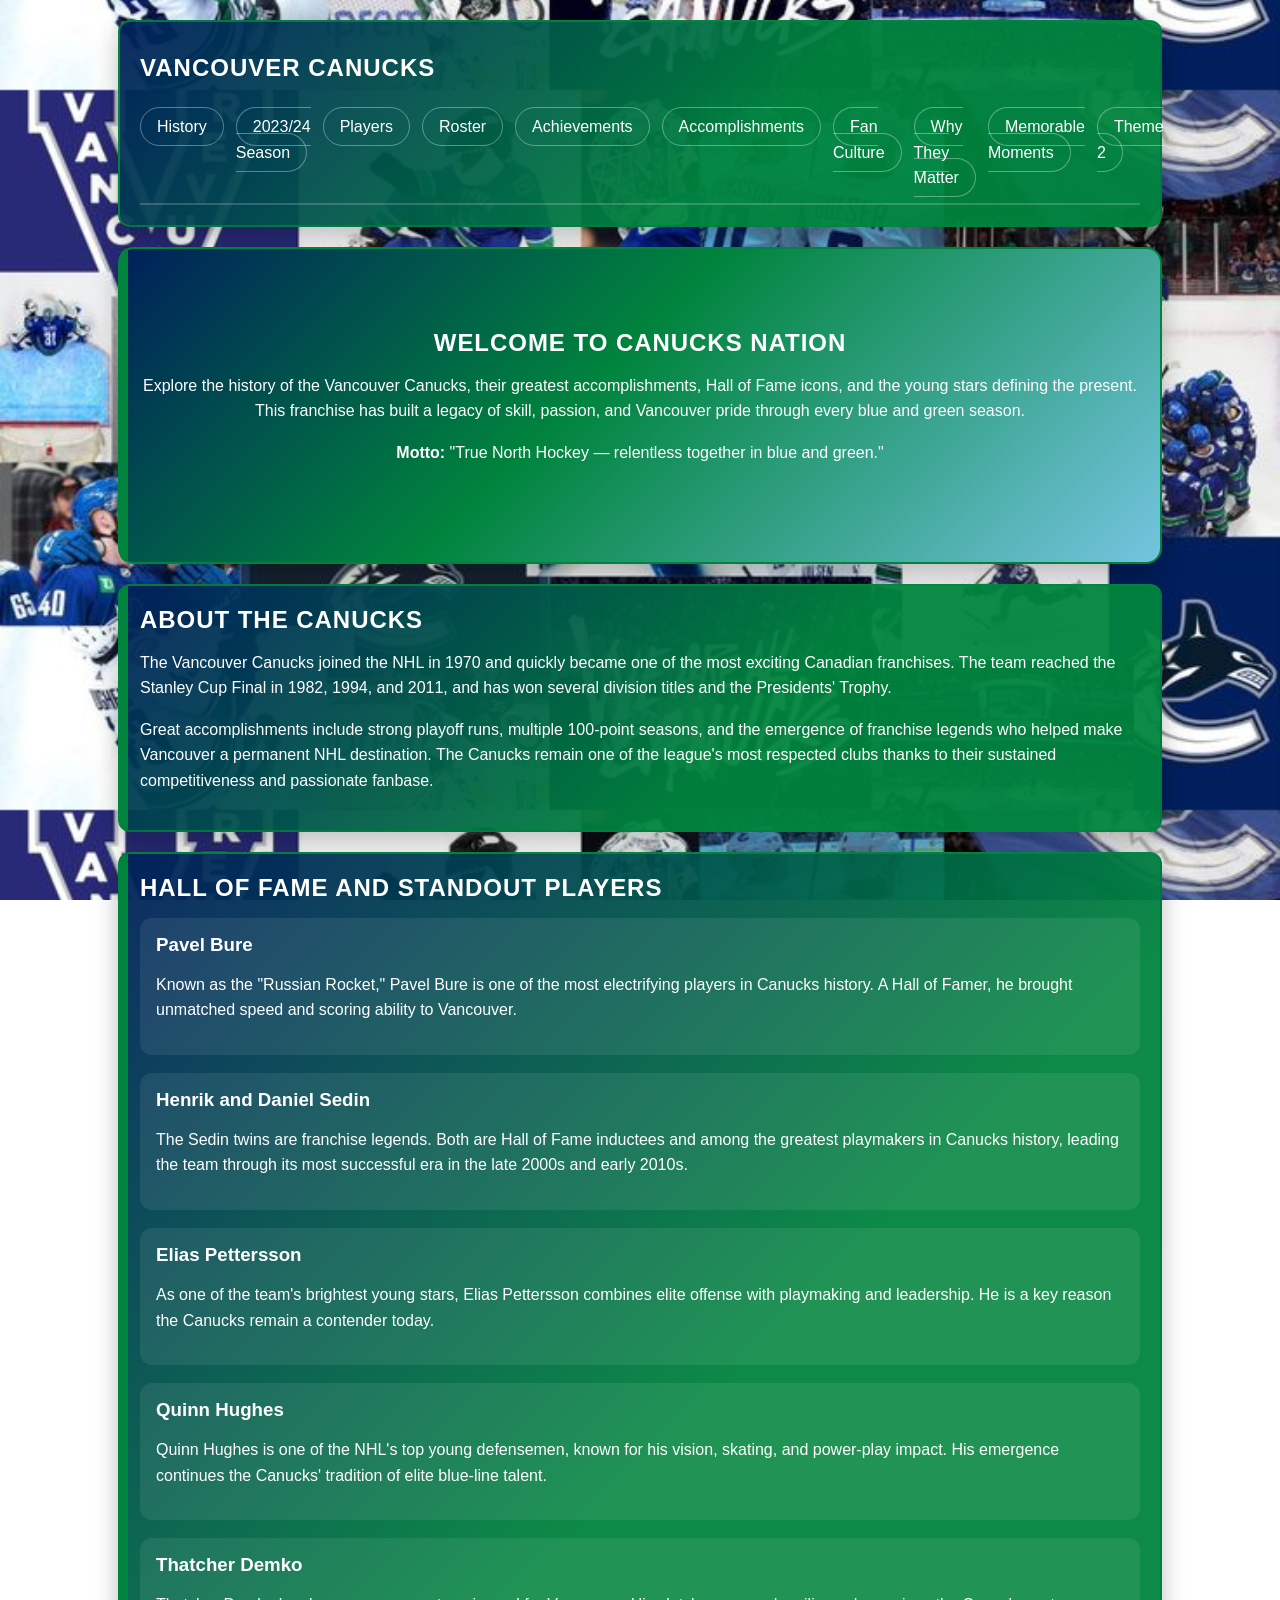
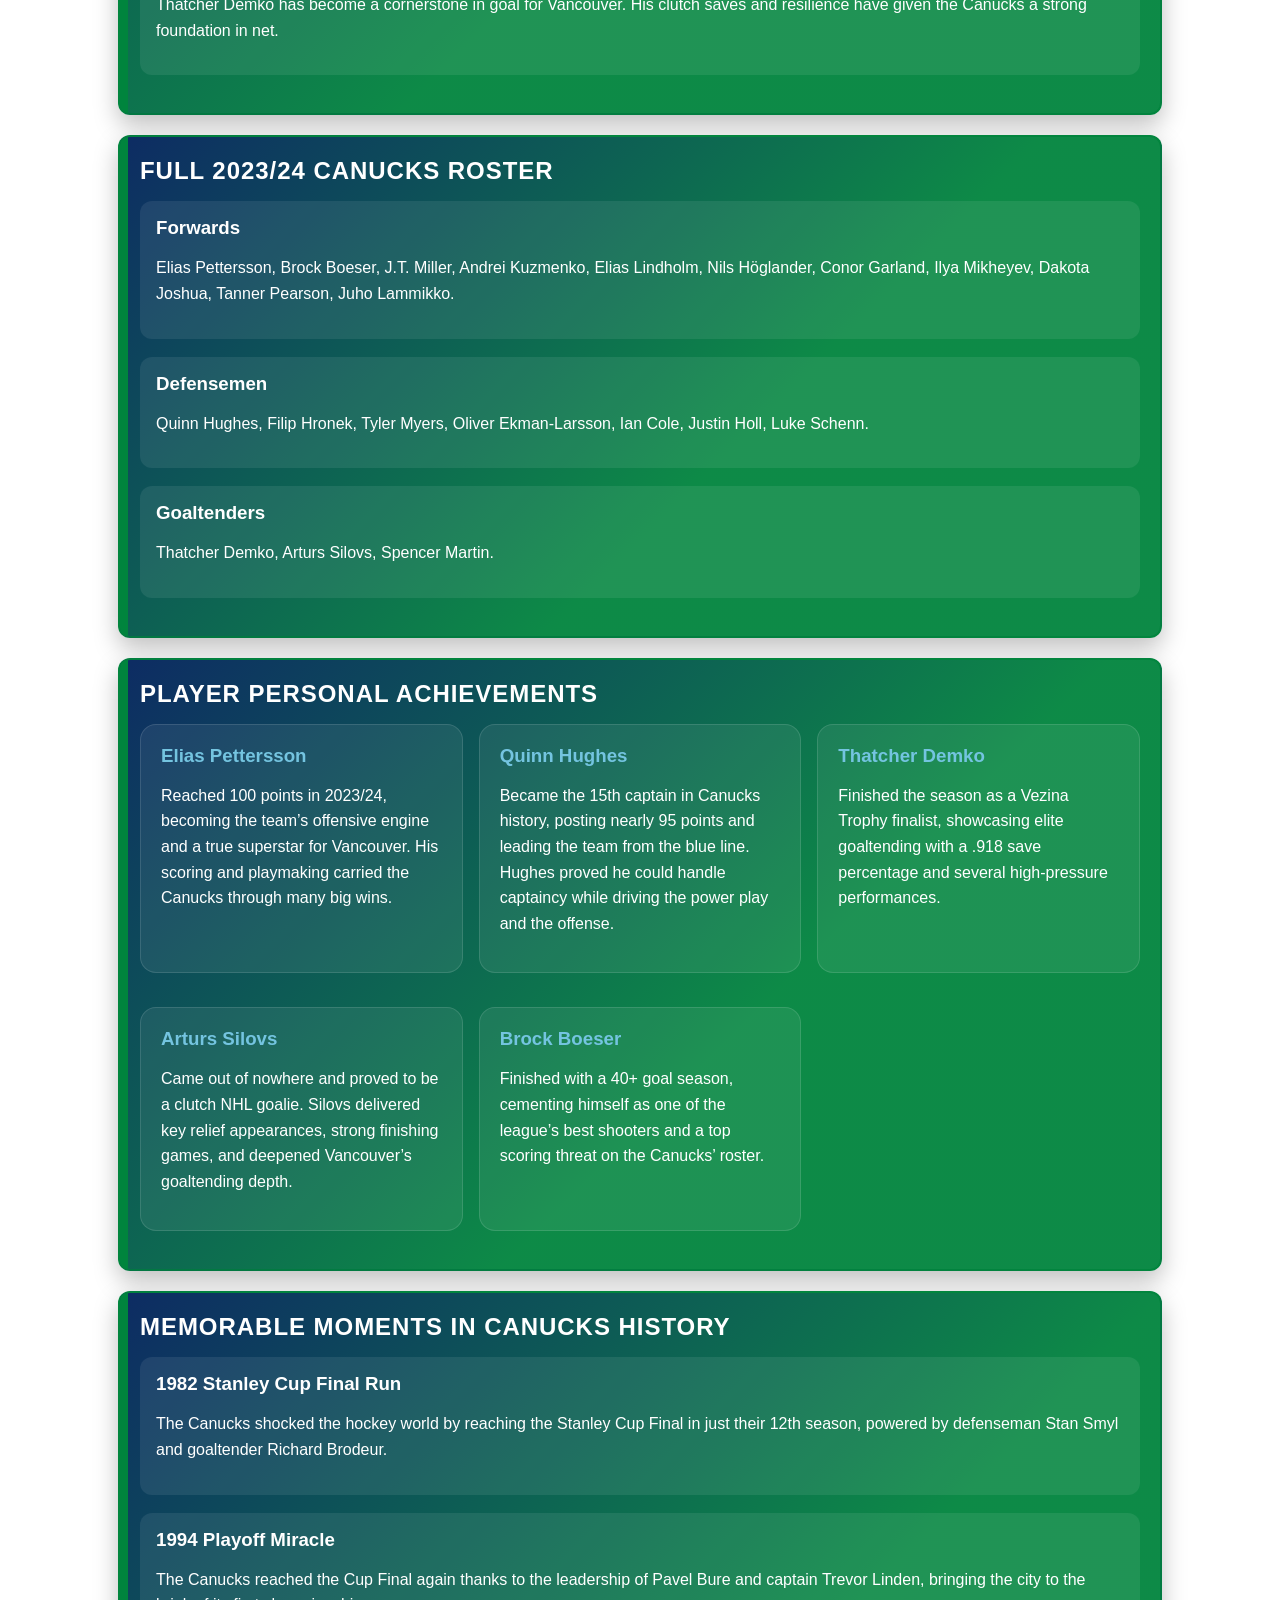
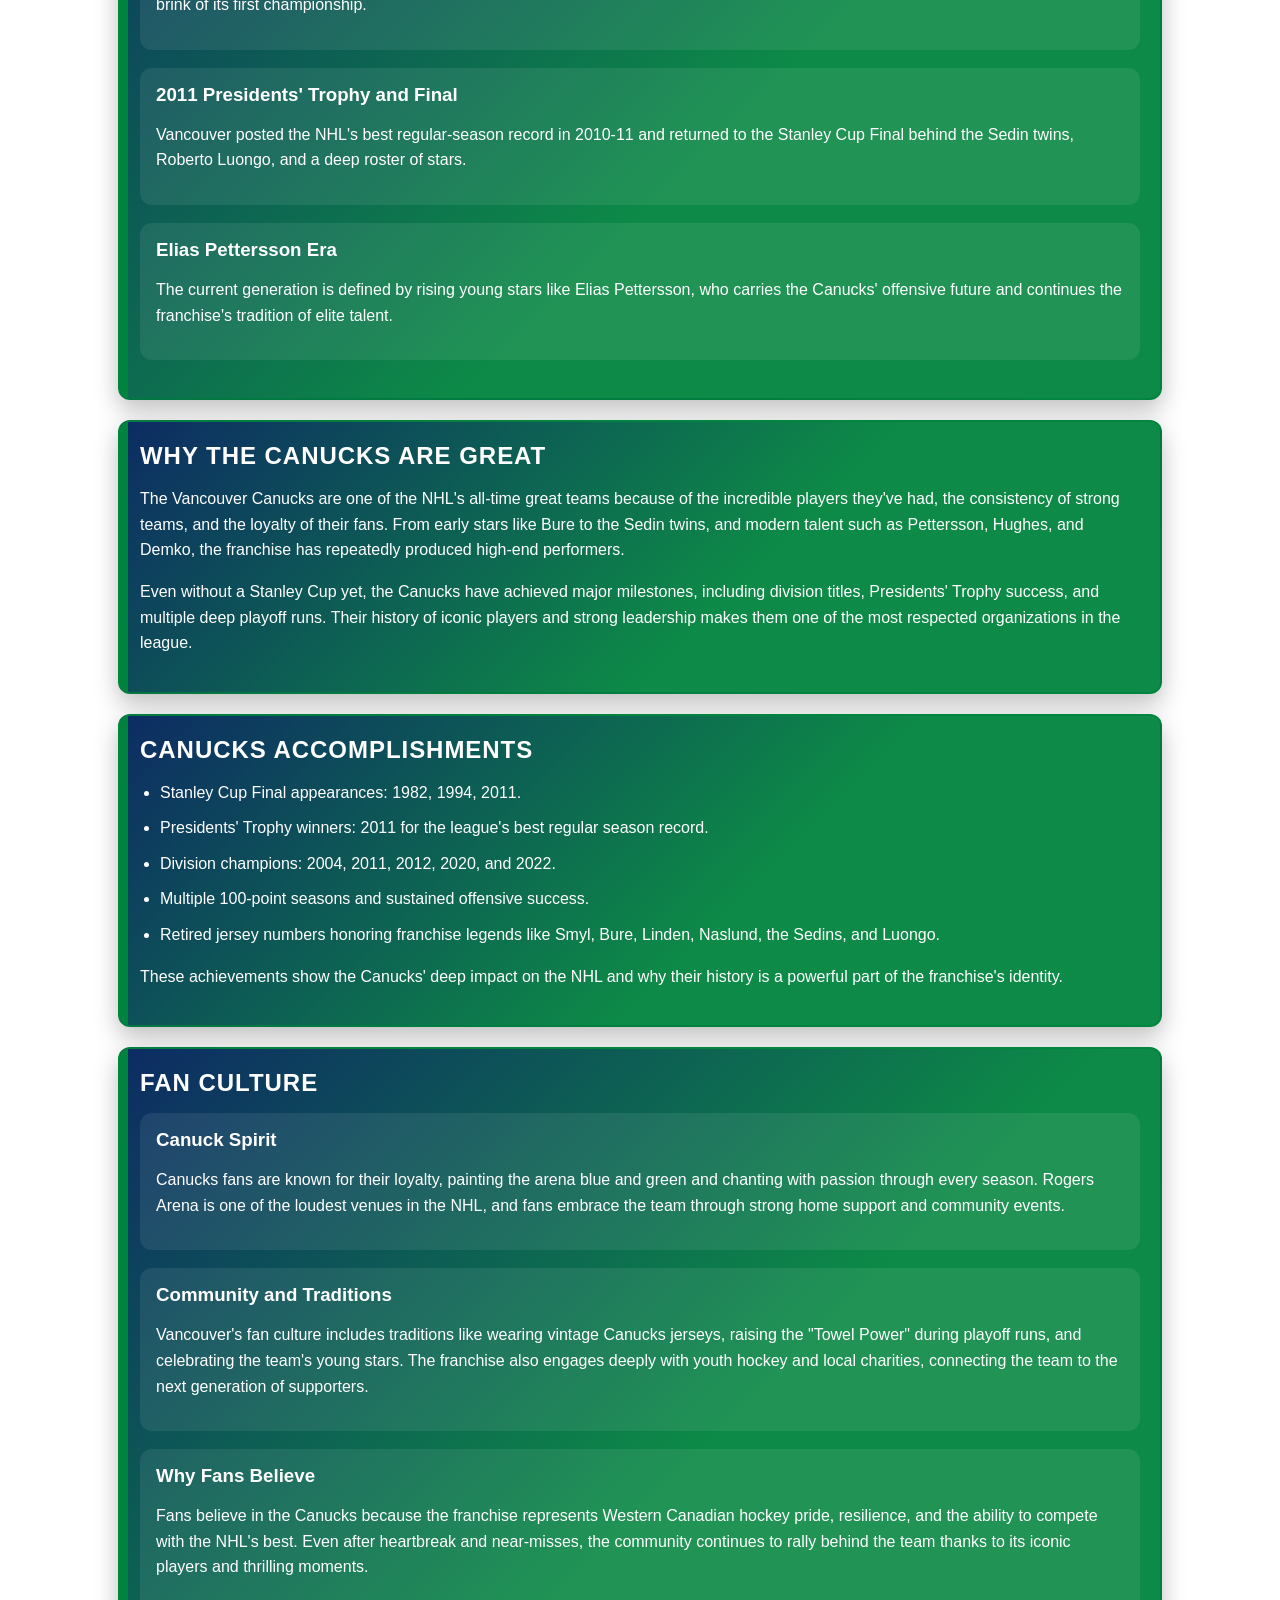
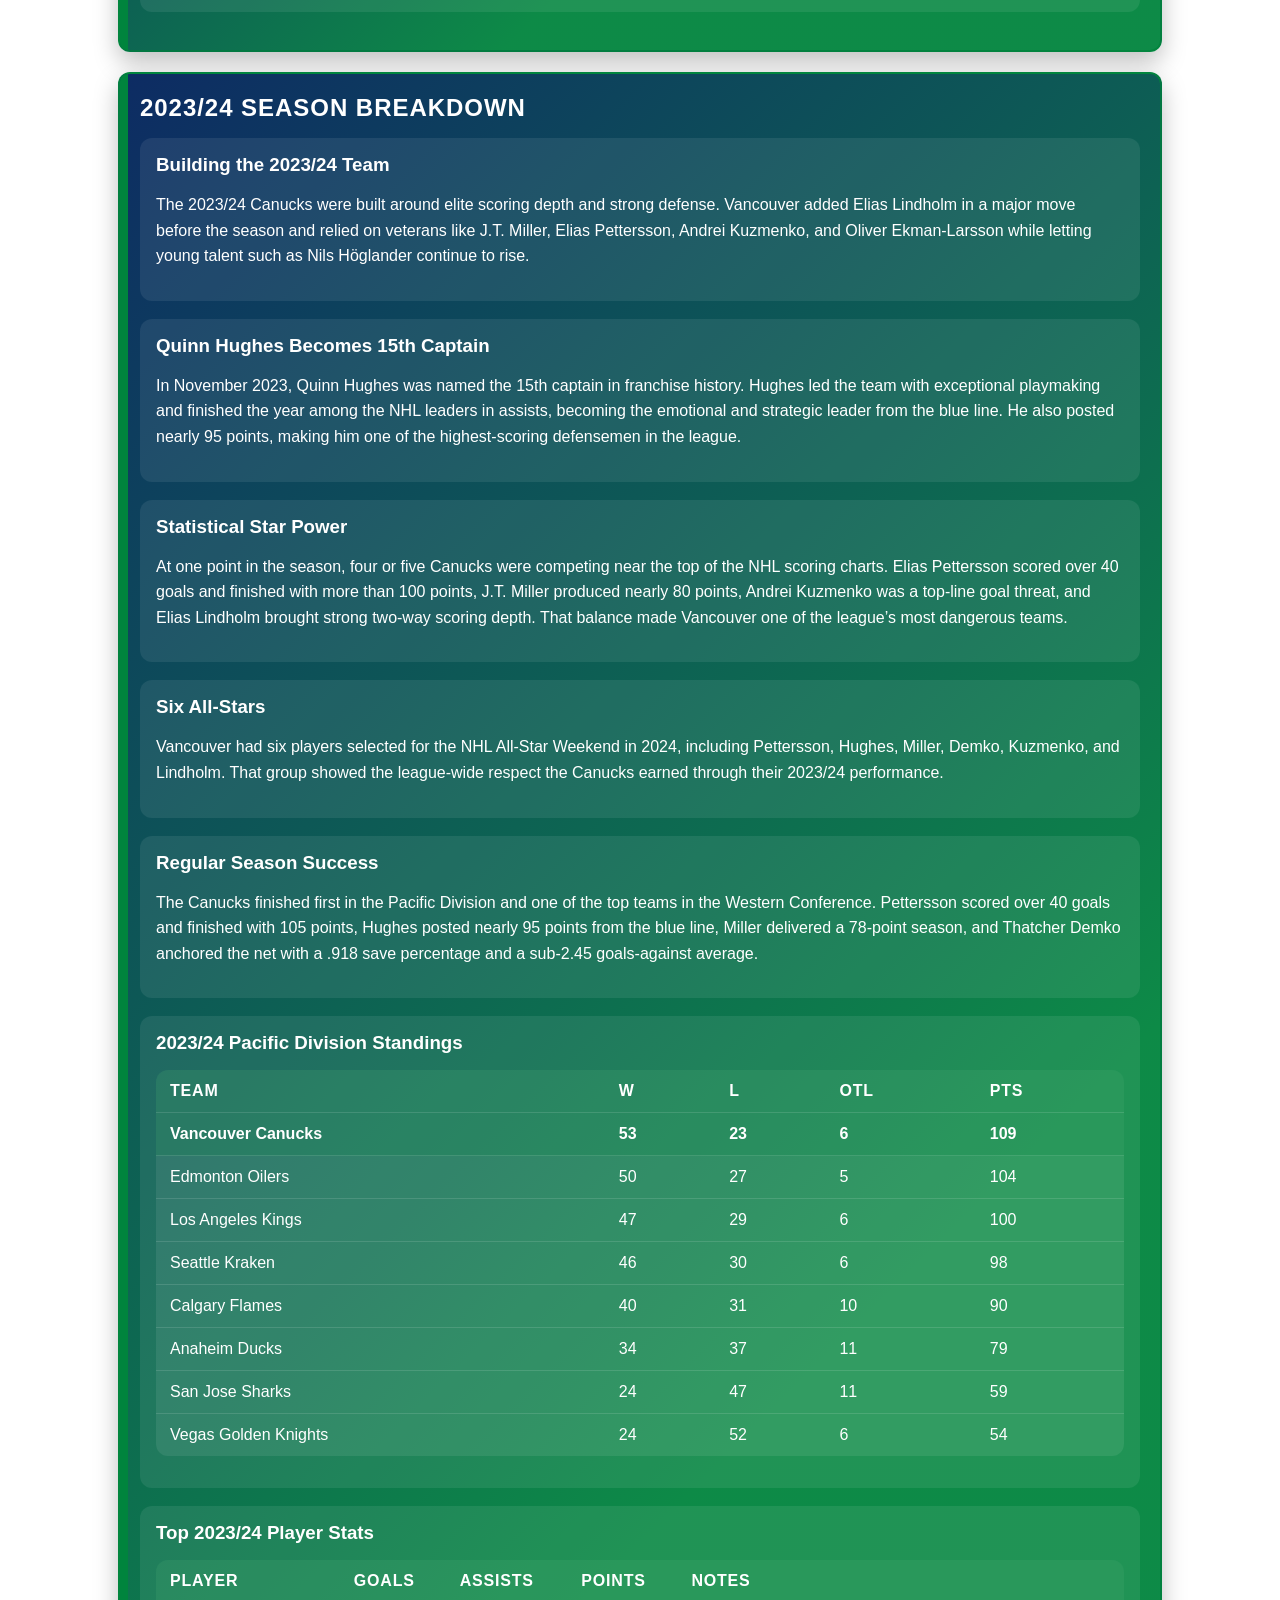
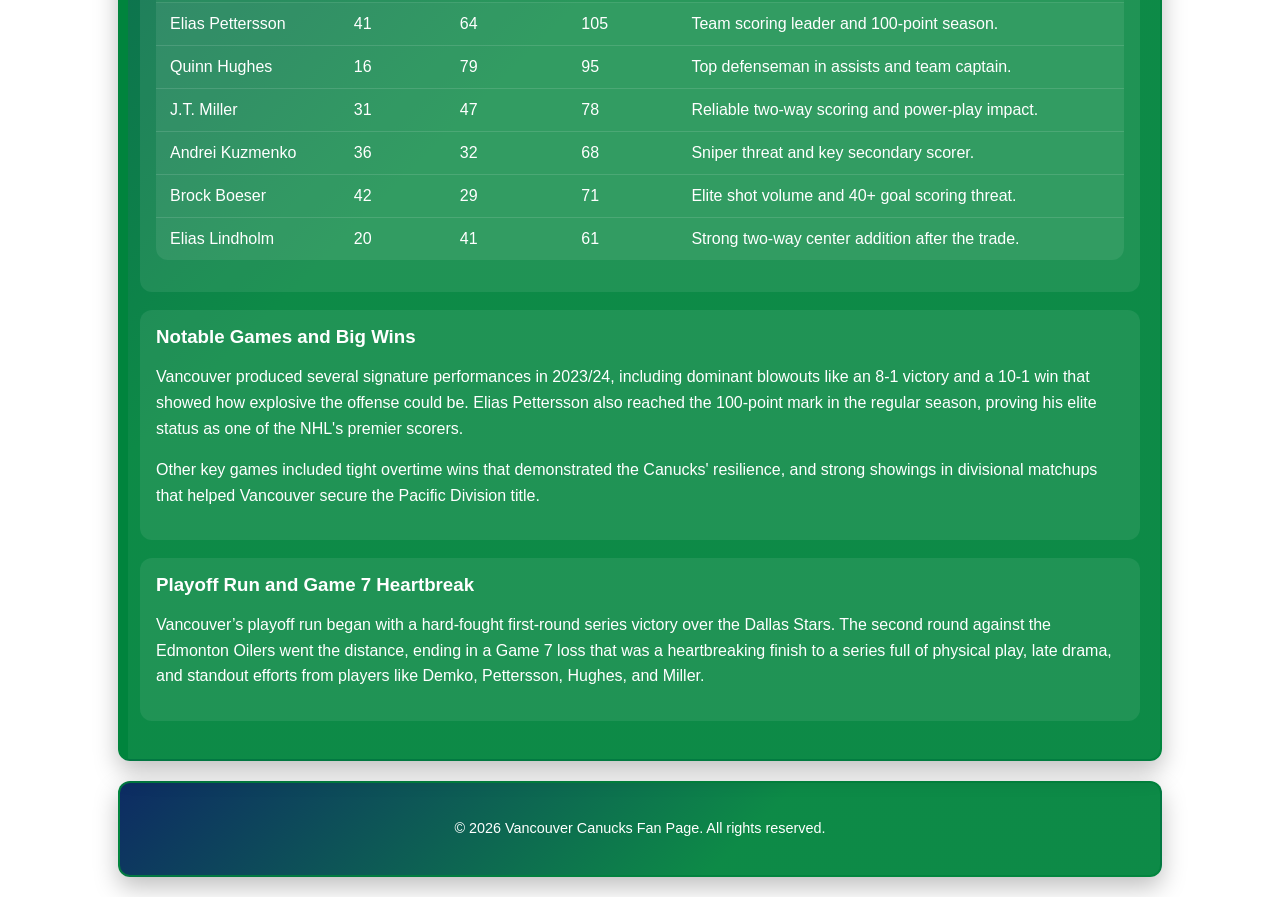
==== index.html @ f1221d08 "first" ====
<!DOCTYPE html>
<html lang="en">
<head>
    <meta charset="UTF-8">
    <meta name="viewport" content="width=device-width, initial-scale=1.0">
    <title>Vancouver Canucks 2024 Review</title>
    <link rel="stylesheet" href="style.css">
</head>
<body>
    <header>
        <nav>
            <h1>Vancouver Canucks</h1>
            <ul>
                <li><a href="#about">History</a></li>
                <li><a href="#season">2023/24 Season</a></li>
                <li><a href="#players">Players</a></li>
                <li><a href="#roster">Roster</a></li>
                <li><a href="#player-achievements">Achievements</a></li>
                <li><a href="#accomplishments">Accomplishments</a></li>
                <li><a href="#culture">Fan Culture</a></li>
                <li><a href="#why">Why They Matter</a></li>
                <li><a href="#moments">Memorable Moments</a></li>
                <li><a href="./option2/index.html">Theme 2</a></li>
            </ul>
        </nav>
    </header>

    <section id="hero">
        <h2>Welcome to Canucks Nation</h2>
        <p>Explore the history of the Vancouver Canucks, their greatest accomplishments, Hall of Fame icons, and the young stars defining the present. This franchise has built a legacy of skill, passion, and Vancouver pride through every blue and green season.</p>
        <p><strong>Motto:</strong> "True North Hockey — relentless together in blue and green."</p>
    </section>

    <section id="about">
        <h2>About the Canucks</h2>
        <p>The Vancouver Canucks joined the NHL in 1970 and quickly became one of the most exciting Canadian franchises. The team reached the Stanley Cup Final in 1982, 1994, and 2011, and has won several division titles and the Presidents' Trophy.</p>
        <p>Great accomplishments include strong playoff runs, multiple 100-point seasons, and the emergence of franchise legends who helped make Vancouver a permanent NHL destination. The Canucks remain one of the league's most respected clubs thanks to their sustained competitiveness and passionate fanbase.</p>
    </section>

    <section id="players">
        <h2>Hall of Fame and Standout Players</h2>
        <article>
            <h3>Pavel Bure</h3>
            <p>Known as the "Russian Rocket," Pavel Bure is one of the most electrifying players in Canucks history. A Hall of Famer, he brought unmatched speed and scoring ability to Vancouver.</p>
        </article>
        <article>
            <h3>Henrik and Daniel Sedin</h3>
            <p>The Sedin twins are franchise legends. Both are Hall of Fame inductees and among the greatest playmakers in Canucks history, leading the team through its most successful era in the late 2000s and early 2010s.</p>
        </article>
        <article>
            <h3>Elias Pettersson</h3>
            <p>As one of the team's brightest young stars, Elias Pettersson combines elite offense with playmaking and leadership. He is a key reason the Canucks remain a contender today.</p>
        </article>
        <article>
            <h3>Quinn Hughes</h3>
            <p>Quinn Hughes is one of the NHL's top young defensemen, known for his vision, skating, and power-play impact. His emergence continues the Canucks' tradition of elite blue-line talent.</p>
        </article>
        <article>
            <h3>Thatcher Demko</h3>
            <p>Thatcher Demko has become a cornerstone in goal for Vancouver. His clutch saves and resilience have given the Canucks a strong foundation in net.</p>
        </article>
    </section>

    <section id="roster">
        <h2>Full 2023/24 Canucks Roster</h2>
        <article>
            <h3>Forwards</h3>
            <p>Elias Pettersson, Brock Boeser, J.T. Miller, Andrei Kuzmenko, Elias Lindholm, Nils Höglander, Conor Garland, Ilya Mikheyev, Dakota Joshua, Tanner Pearson, Juho Lammikko.</p>
        </article>
        <article>
            <h3>Defensemen</h3>
            <p>Quinn Hughes, Filip Hronek, Tyler Myers, Oliver Ekman-Larsson, Ian Cole, Justin Holl, Luke Schenn.</p>
        </article>
        <article>
            <h3>Goaltenders</h3>
            <p>Thatcher Demko, Arturs Silovs, Spencer Martin.</p>
        </article>
    </section>

    <section id="player-achievements">
        <h2>Player Personal Achievements</h2>
        <div class="achievement-slider">
            <article class="achievement-card">
                <h3>Elias Pettersson</h3>
                <p>Reached 100 points in 2023/24, becoming the team’s offensive engine and a true superstar for Vancouver. His scoring and playmaking carried the Canucks through many big wins.</p>
            </article>
            <article class="achievement-card">
                <h3>Quinn Hughes</h3>
                <p>Became the 15th captain in Canucks history, posting nearly 95 points and leading the team from the blue line. Hughes proved he could handle captaincy while driving the power play and the offense.</p>
            </article>
            <article class="achievement-card">
                <h3>Thatcher Demko</h3>
                <p>Finished the season as a Vezina Trophy finalist, showcasing elite goaltending with a .918 save percentage and several high-pressure performances.</p>
            </article>
            <article class="achievement-card">
                <h3>Arturs Silovs</h3>
                <p>Came out of nowhere and proved to be a clutch NHL goalie. Silovs delivered key relief appearances, strong finishing games, and deepened Vancouver’s goaltending depth.</p>
            </article>
            <article class="achievement-card">
                <h3>Brock Boeser</h3>
                <p>Finished with a 40+ goal season, cementing himself as one of the league’s best shooters and a top scoring threat on the Canucks’ roster.</p>
            </article>
        </div>
    </section>

    <section id="moments">
        <h2>Memorable Moments in Canucks History</h2>
        <article>
            <h3>1982 Stanley Cup Final Run</h3>
            <p>The Canucks shocked the hockey world by reaching the Stanley Cup Final in just their 12th season, powered by defenseman Stan Smyl and goaltender Richard Brodeur.</p>
        </article>
        <article>
            <h3>1994 Playoff Miracle</h3>
            <p>The Canucks reached the Cup Final again thanks to the leadership of Pavel Bure and captain Trevor Linden, bringing the city to the brink of its first championship.</p>
        </article>
        <article>
            <h3>2011 Presidents' Trophy and Final</h3>
            <p>Vancouver posted the NHL's best regular-season record in 2010-11 and returned to the Stanley Cup Final behind the Sedin twins, Roberto Luongo, and a deep roster of stars.</p>
        </article>
        <article>
            <h3>Elias Pettersson Era</h3>
            <p>The current generation is defined by rising young stars like Elias Pettersson, who carries the Canucks' offensive future and continues the franchise's tradition of elite talent.</p>
        </article>
    </section>

    <section id="why">
        <h2>Why the Canucks Are Great</h2>
        <p>The Vancouver Canucks are one of the NHL's all-time great teams because of the incredible players they've had, the consistency of strong teams, and the loyalty of their fans. From early stars like Bure to the Sedin twins, and modern talent such as Pettersson, Hughes, and Demko, the franchise has repeatedly produced high-end performers.</p>
        <p>Even without a Stanley Cup yet, the Canucks have achieved major milestones, including division titles, Presidents' Trophy success, and multiple deep playoff runs. Their history of iconic players and strong leadership makes them one of the most respected organizations in the league.</p>
    </section>

    <section id="accomplishments">
        <h2>Canucks Accomplishments</h2>
        <ul>
            <li>Stanley Cup Final appearances: 1982, 1994, 2011.</li>
            <li>Presidents' Trophy winners: 2011 for the league's best regular season record.</li>
            <li>Division champions: 2004, 2011, 2012, 2020, and 2022.</li>
            <li>Multiple 100-point seasons and sustained offensive success.</li>
            <li>Retired jersey numbers honoring franchise legends like Smyl, Bure, Linden, Naslund, the Sedins, and Luongo.</li>
        </ul>
        <p>These achievements show the Canucks' deep impact on the NHL and why their history is a powerful part of the franchise's identity.</p>
    </section>

    <section id="culture">
        <h2>Fan Culture</h2>
        <article>
            <h3>Canuck Spirit</h3>
            <p>Canucks fans are known for their loyalty, painting the arena blue and green and chanting with passion through every season. Rogers Arena is one of the loudest venues in the NHL, and fans embrace the team through strong home support and community events.</p>
        </article>
        <article>
            <h3>Community and Traditions</h3>
            <p>Vancouver's fan culture includes traditions like wearing vintage Canucks jerseys, raising the "Towel Power" during playoff runs, and celebrating the team's young stars. The franchise also engages deeply with youth hockey and local charities, connecting the team to the next generation of supporters.</p>
        </article>
        <article>
            <h3>Why Fans Believe</h3>
            <p>Fans believe in the Canucks because the franchise represents Western Canadian hockey pride, resilience, and the ability to compete with the NHL's best. Even after heartbreak and near-misses, the community continues to rally behind the team thanks to its iconic players and thrilling moments.</p>
        </article>
    </section>

    <section id="season">
        <h2>2023/24 Season Breakdown</h2>
        <article>
            <h3>Building the 2023/24 Team</h3>
            <p>The 2023/24 Canucks were built around elite scoring depth and strong defense. Vancouver added Elias Lindholm in a major move before the season and relied on veterans like J.T. Miller, Elias Pettersson, Andrei Kuzmenko, and Oliver Ekman-Larsson while letting young talent such as Nils Höglander continue to rise.</p>
        </article>
        <article>
            <h3>Quinn Hughes Becomes 15th Captain</h3>
            <p>In November 2023, Quinn Hughes was named the 15th captain in franchise history. Hughes led the team with exceptional playmaking and finished the year among the NHL leaders in assists, becoming the emotional and strategic leader from the blue line. He also posted nearly 95 points, making him one of the highest-scoring defensemen in the league.</p>
        </article>
        <article>
            <h3>Statistical Star Power</h3>
            <p>At one point in the season, four or five Canucks were competing near the top of the NHL scoring charts. Elias Pettersson scored over 40 goals and finished with more than 100 points, J.T. Miller produced nearly 80 points, Andrei Kuzmenko was a top-line goal threat, and Elias Lindholm brought strong two-way scoring depth. That balance made Vancouver one of the league’s most dangerous teams.</p>
        </article>
        <article>
            <h3>Six All-Stars</h3>
            <p>Vancouver had six players selected for the NHL All-Star Weekend in 2024, including Pettersson, Hughes, Miller, Demko, Kuzmenko, and Lindholm. That group showed the league-wide respect the Canucks earned through their 2023/24 performance.</p>
        </article>
        <article>
            <h3>Regular Season Success</h3>
            <p>The Canucks finished first in the Pacific Division and one of the top teams in the Western Conference. Pettersson scored over 40 goals and finished with 105 points, Hughes posted nearly 95 points from the blue line, Miller delivered a 78-point season, and Thatcher Demko anchored the net with a .918 save percentage and a sub-2.45 goals-against average.</p>
        </article>
        <article>
            <h3>2023/24 Pacific Division Standings</h3>
            <table>
                <thead>
                    <tr>
                        <th>Team</th>
                        <th>W</th>
                        <th>L</th>
                        <th>OTL</th>
                        <th>PTS</th>
                    </tr>
                </thead>
                <tbody>
                    <tr class="highlight-row">
                        <td>Vancouver Canucks</td>
                        <td>53</td>
                        <td>23</td>
                        <td>6</td>
                        <td>109</td>
                    </tr>
                    <tr>
                        <td>Edmonton Oilers</td>
                        <td>50</td>
                        <td>27</td>
                        <td>5</td>
                        <td>104</td>
                    </tr>
                    <tr>
                        <td>Los Angeles Kings</td>
                        <td>47</td>
                        <td>29</td>
                        <td>6</td>
                        <td>100</td>
                    </tr>
                    <tr>
                        <td>Seattle Kraken</td>
                        <td>46</td>
                        <td>30</td>
                        <td>6</td>
                        <td>98</td>
                    </tr>
                    <tr>
                        <td>Calgary Flames</td>
                        <td>40</td>
                        <td>31</td>
                        <td>10</td>
                        <td>90</td>
                    </tr>
                    <tr>
                        <td>Anaheim Ducks</td>
                        <td>34</td>
                        <td>37</td>
                        <td>11</td>
                        <td>79</td>
                    </tr>
                    <tr>
                        <td>San Jose Sharks</td>
                        <td>24</td>
                        <td>47</td>
                        <td>11</td>
                        <td>59</td>
                    </tr>
                    <tr>
                        <td>Vegas Golden Knights</td>
                        <td>24</td>
                        <td>52</td>
                        <td>6</td>
                        <td>54</td>
                    </tr>
                </tbody>
            </table>
        </article>
        <article>
            <h3>Top 2023/24 Player Stats</h3>
            <table>
                <thead>
                    <tr>
                        <th>Player</th>
                        <th>Goals</th>
                        <th>Assists</th>
                        <th>Points</th>
                        <th>Notes</th>
                    </tr>
                </thead>
                <tbody>
                    <tr>
                        <td>Elias Pettersson</td>
                        <td>41</td>
                        <td>64</td>
                        <td>105</td>
                        <td>Team scoring leader and 100-point season.</td>
                    </tr>
                    <tr>
                        <td>Quinn Hughes</td>
                        <td>16</td>
                        <td>79</td>
                        <td>95</td>
                        <td>Top defenseman in assists and team captain.</td>
                    </tr>
                    <tr>
                        <td>J.T. Miller</td>
                        <td>31</td>
                        <td>47</td>
                        <td>78</td>
                        <td>Reliable two-way scoring and power-play impact.</td>
                    </tr>
                    <tr>
                        <td>Andrei Kuzmenko</td>
                        <td>36</td>
                        <td>32</td>
                        <td>68</td>
                        <td>Sniper threat and key secondary scorer.</td>
                    </tr>
                    <tr>
                        <td>Brock Boeser</td>
                        <td>42</td>
                        <td>29</td>
                        <td>71</td>
                        <td>Elite shot volume and 40+ goal scoring threat.</td>
                    </tr>
                    <tr>
                        <td>Elias Lindholm</td>
                        <td>20</td>
                        <td>41</td>
                        <td>61</td>
                        <td>Strong two-way center addition after the trade.</td>
                    </tr>
                </tbody>
            </table>
        </article>
        <article>
            <h3>Notable Games and Big Wins</h3>
            <p>Vancouver produced several signature performances in 2023/24, including dominant blowouts like an 8-1 victory and a 10-1 win that showed how explosive the offense could be. Elias Pettersson also reached the 100-point mark in the regular season, proving his elite status as one of the NHL's premier scorers.</p>
            <p>Other key games included tight overtime wins that demonstrated the Canucks' resilience, and strong showings in divisional matchups that helped Vancouver secure the Pacific Division title.</p>
        </article>
        <article>
            <h3>Playoff Run and Game 7 Heartbreak</h3>
            <p>Vancouver’s playoff run began with a hard-fought first-round series victory over the Dallas Stars. The second round against the Edmonton Oilers went the distance, ending in a Game 7 loss that was a heartbreaking finish to a series full of physical play, late drama, and standout efforts from players like Demko, Pettersson, Hughes, and Miller.</p>
        </article>
    </section>

    <footer>
        <p>&copy; 2026 Vancouver Canucks Fan Page. All rights reserved.</p>
    </footer>
</body>
</html>
---- style.css ----
/* Personal Portfolio Styles */

body {
    margin: 0;
    font-family: Arial, sans-serif;
    color: white;
    background-image: url("./bg.jpg");
    background-size: contain;
    background-position: center;
    background-repeat: repeat;
    background-attachment: fixed;
}

header,
section,
footer {
    background: linear-gradient(135deg, rgba(0, 32, 91, 0.95) 0%, rgba(0, 132, 61, 0.95) 60%);
    color: white;
    padding: 20px;
    margin: 20px auto;
    max-width: 1000px;
    border-radius: 12px;
    border: 2px solid rgba(0, 132, 61, 0.85);
    box-shadow: 0 10px 25px rgba(0, 0, 0, 0.25);
}

section {
    position: relative;
}

section::before {
    content: "";
    position: absolute;
    left: 0;
    top: 0;
    width: 8px;
    height: 100%;
    background: #00843D;
    border-top-left-radius: 12px;
    border-bottom-left-radius: 12px;
}

section h2 {
    letter-spacing: 0.04em;
    text-transform: uppercase;
}

section article {
    margin-bottom: 18px;
    padding: 16px;
    background: rgba(255, 255, 255, 0.08);
    border-radius: 12px;
}

.achievement-slider {
    display: grid;
    grid-template-columns: repeat(auto-fit, minmax(240px, 1fr));
    gap: 16px;
    margin-top: 16px;
}

.achievement-card {
    background: rgba(255, 255, 255, 0.07);
    border: 1px solid rgba(255, 255, 255, 0.12);
    padding: 20px;
    border-radius: 16px;
    min-height: 180px;
}

.achievement-card h3 {
    margin-top: 0;
    color: #74C4E0;
}

section ul {
    padding-left: 20px;
}

section ul li {
    margin-bottom: 10px;
}

nav {
    display: flex;
    justify-content: space-between;
    align-items: center;
    flex-wrap: wrap;
    gap: 16px;
    padding: 12px 0;
    border-bottom: 2px solid rgba(255, 255, 255, 0.18);
}

nav h1 {
    font-size: 1.5rem;
    letter-spacing: 1px;
    text-transform: uppercase;
}

nav ul {
    list-style: none;
    padding: 0;
    margin: 0;
    display: flex;
    gap: 12px;
}

nav a {
    color: white;
    text-decoration: none;
    padding: 10px 16px;
    border: 1px solid rgba(255, 255, 255, 0.35);
    border-radius: 999px;
    transition: background 0.25s ease, transform 0.25s ease, border-color 0.25s ease;
}

nav a:hover,
nav a:focus-visible {
    background: rgba(255, 255, 255, 0.18);
    border-color: #74C4E0;
    transform: translateY(-1px);
}

#hero {
    text-align: center;
    padding: 80px 20px;
    background: linear-gradient(135deg, #00205B 0%, #00843D 45%, #74C4E0 100%);
    border: 2px solid #00843D;
    border-radius: 16px;
    box-shadow: 0 12px 24px rgba(0, 0, 0, 0.25);
}

h1, h2, h3 {
    margin: 0 0 16px;
}

p, li {
    line-height: 1.6;
}

table {
    width: 100%;
    border-collapse: collapse;
    margin: 16px 0;
    background: rgba(255, 255, 255, 0.08);
    border-radius: 12px;
    overflow: hidden;
}

table th,
table td {
    padding: 12px 14px;
    border-bottom: 1px solid rgba(255, 255, 255, 0.12);
    text-align: left;
}

table th {
    background: rgba(0, 132, 61, 0.18);
    text-transform: uppercase;
    letter-spacing: 0.05em;
}

table tr:last-child td {
    border-bottom: none;
}

table tr:hover {
    background: rgba(255, 255, 255, 0.06);
}

table tr.highlight-row {
    background: rgba(0, 132, 61, 0.18);
}

table tr.highlight-row td {
    color: #ffffff;
    font-weight: 700;
}

footer {
    text-align: center;
    font-size: 0.9rem;
}
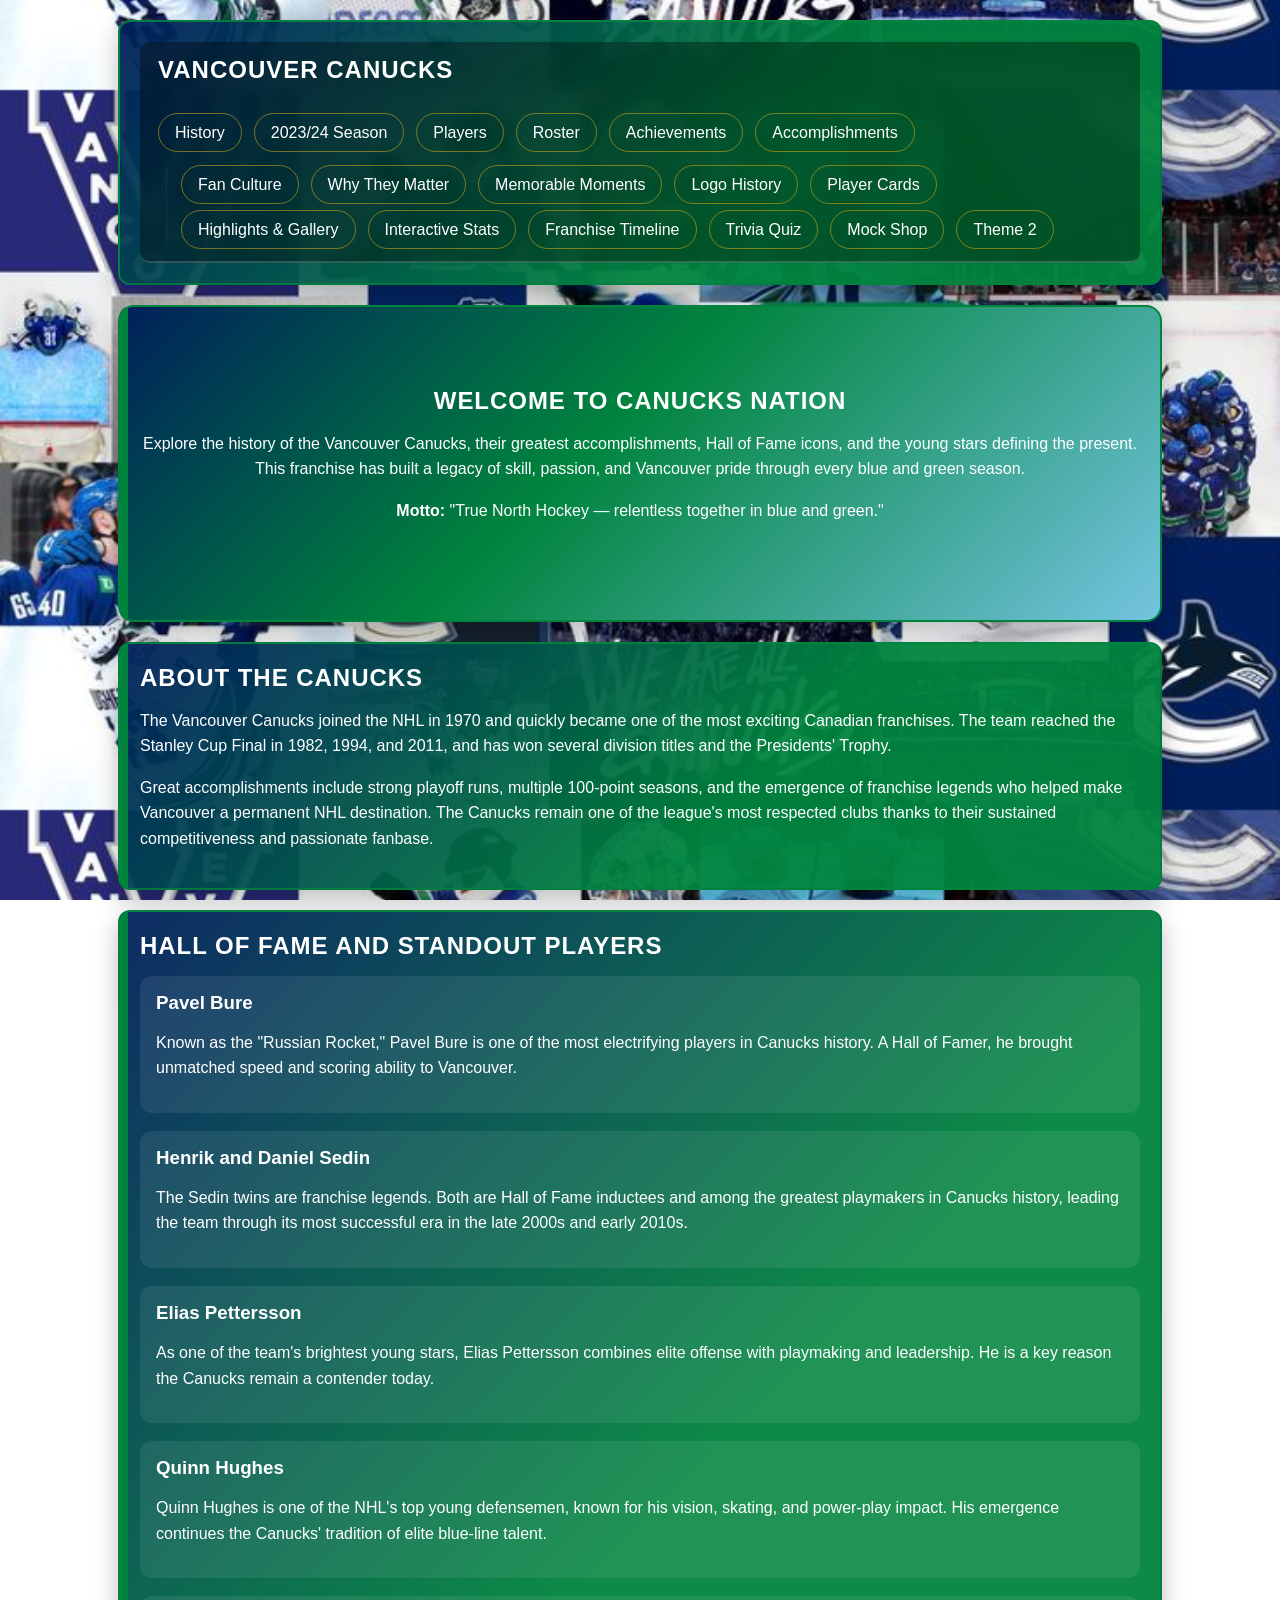
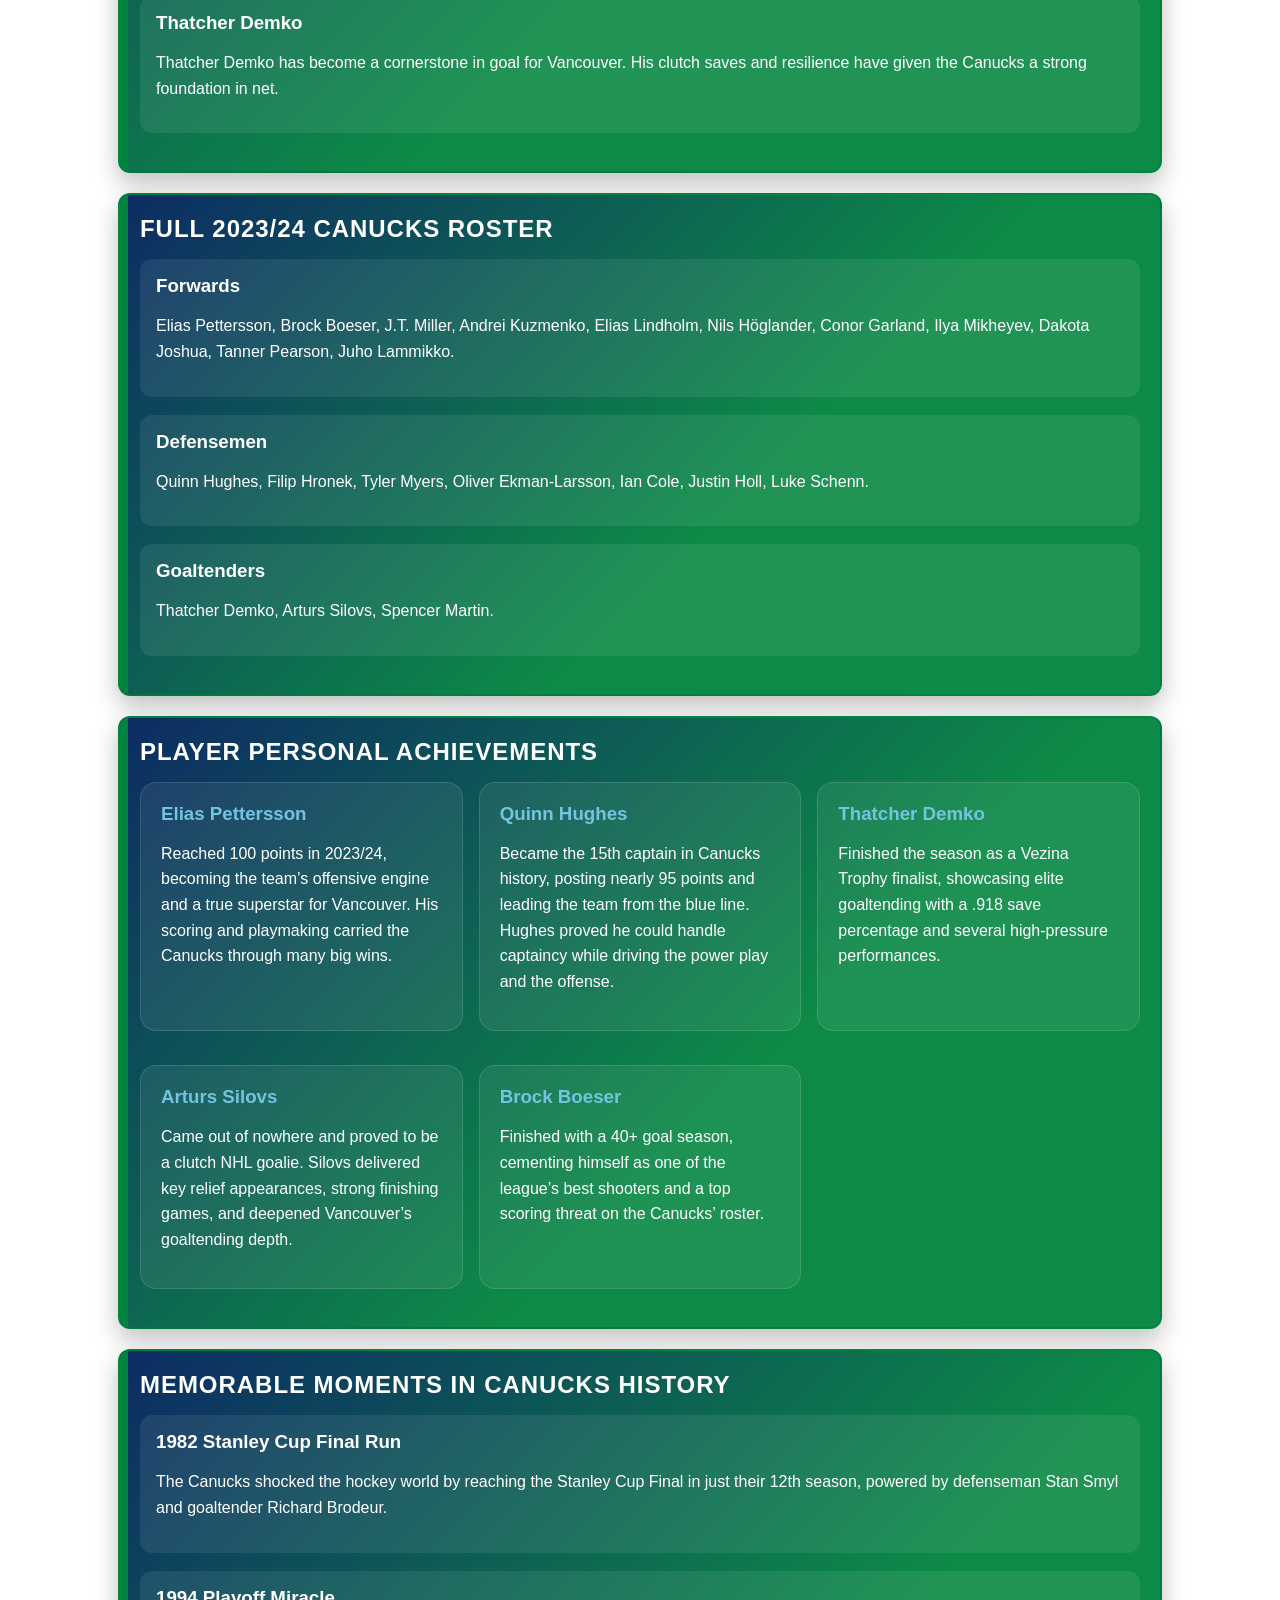
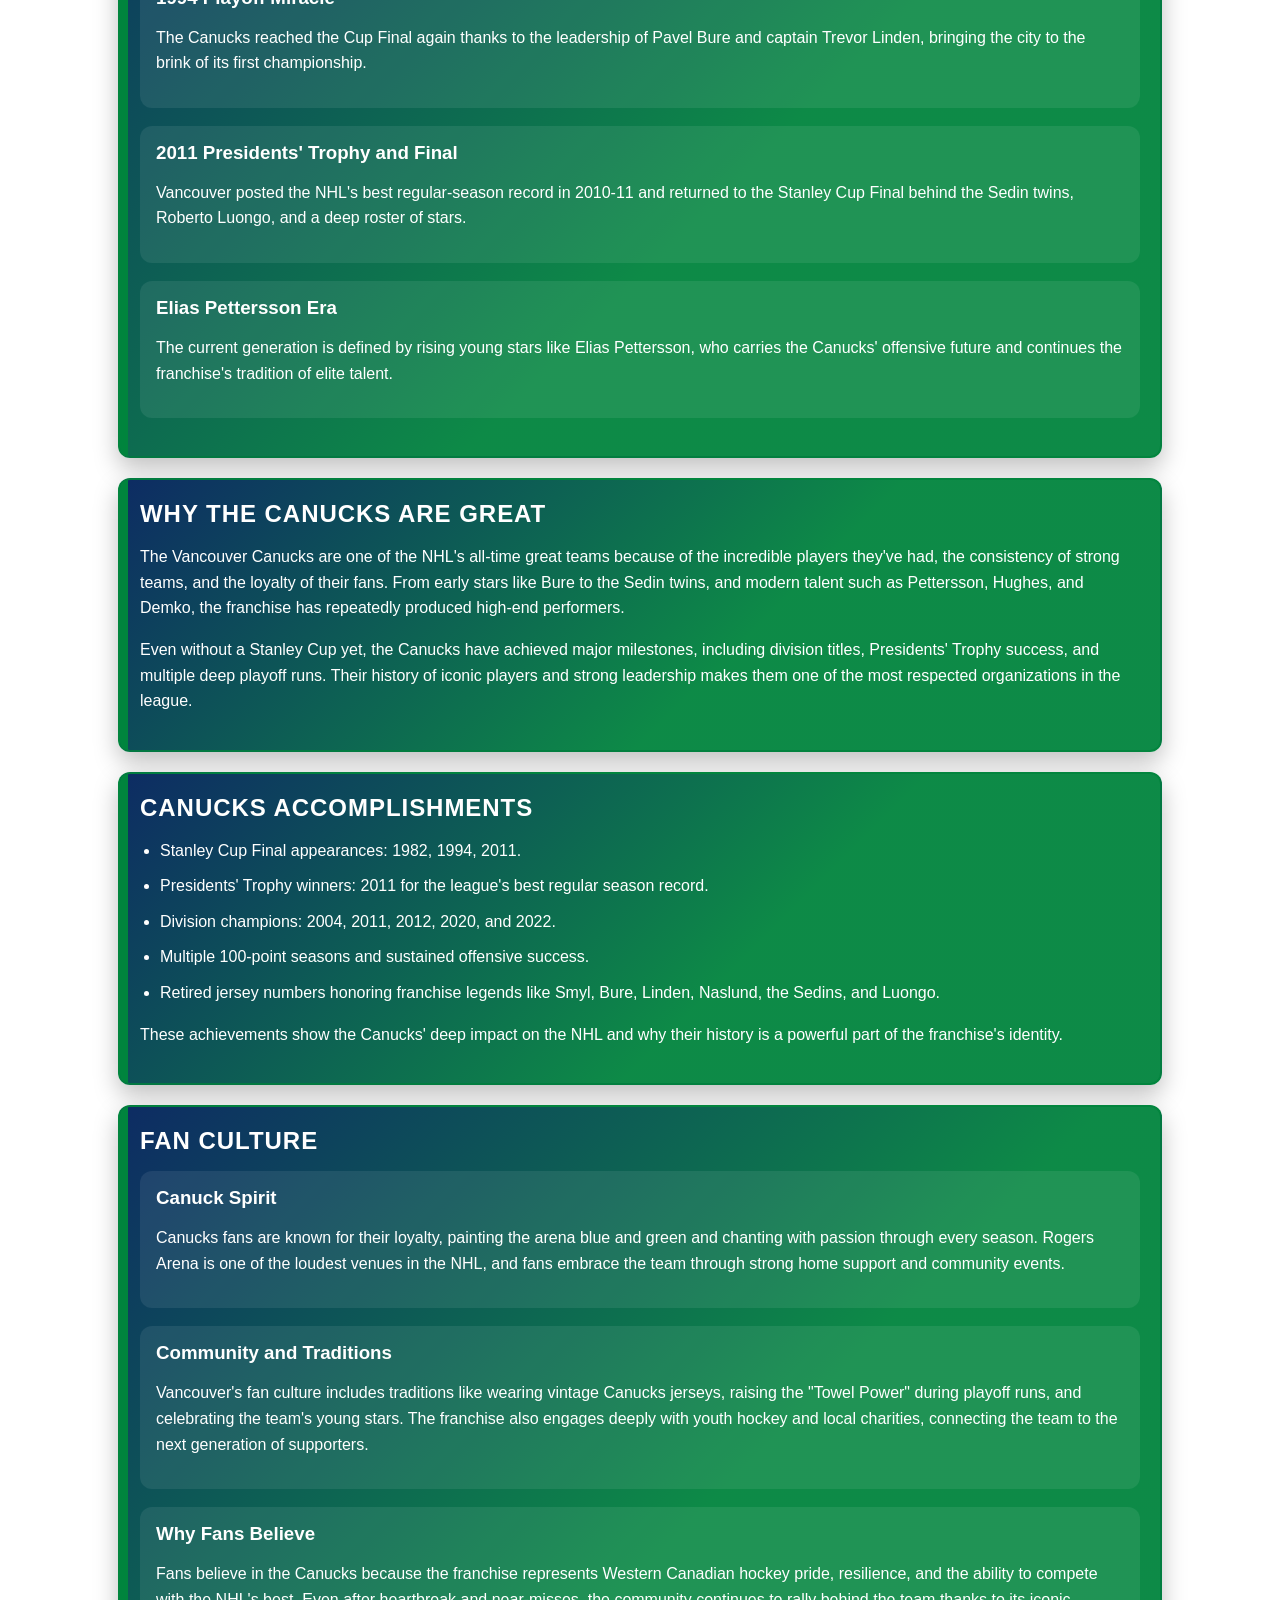
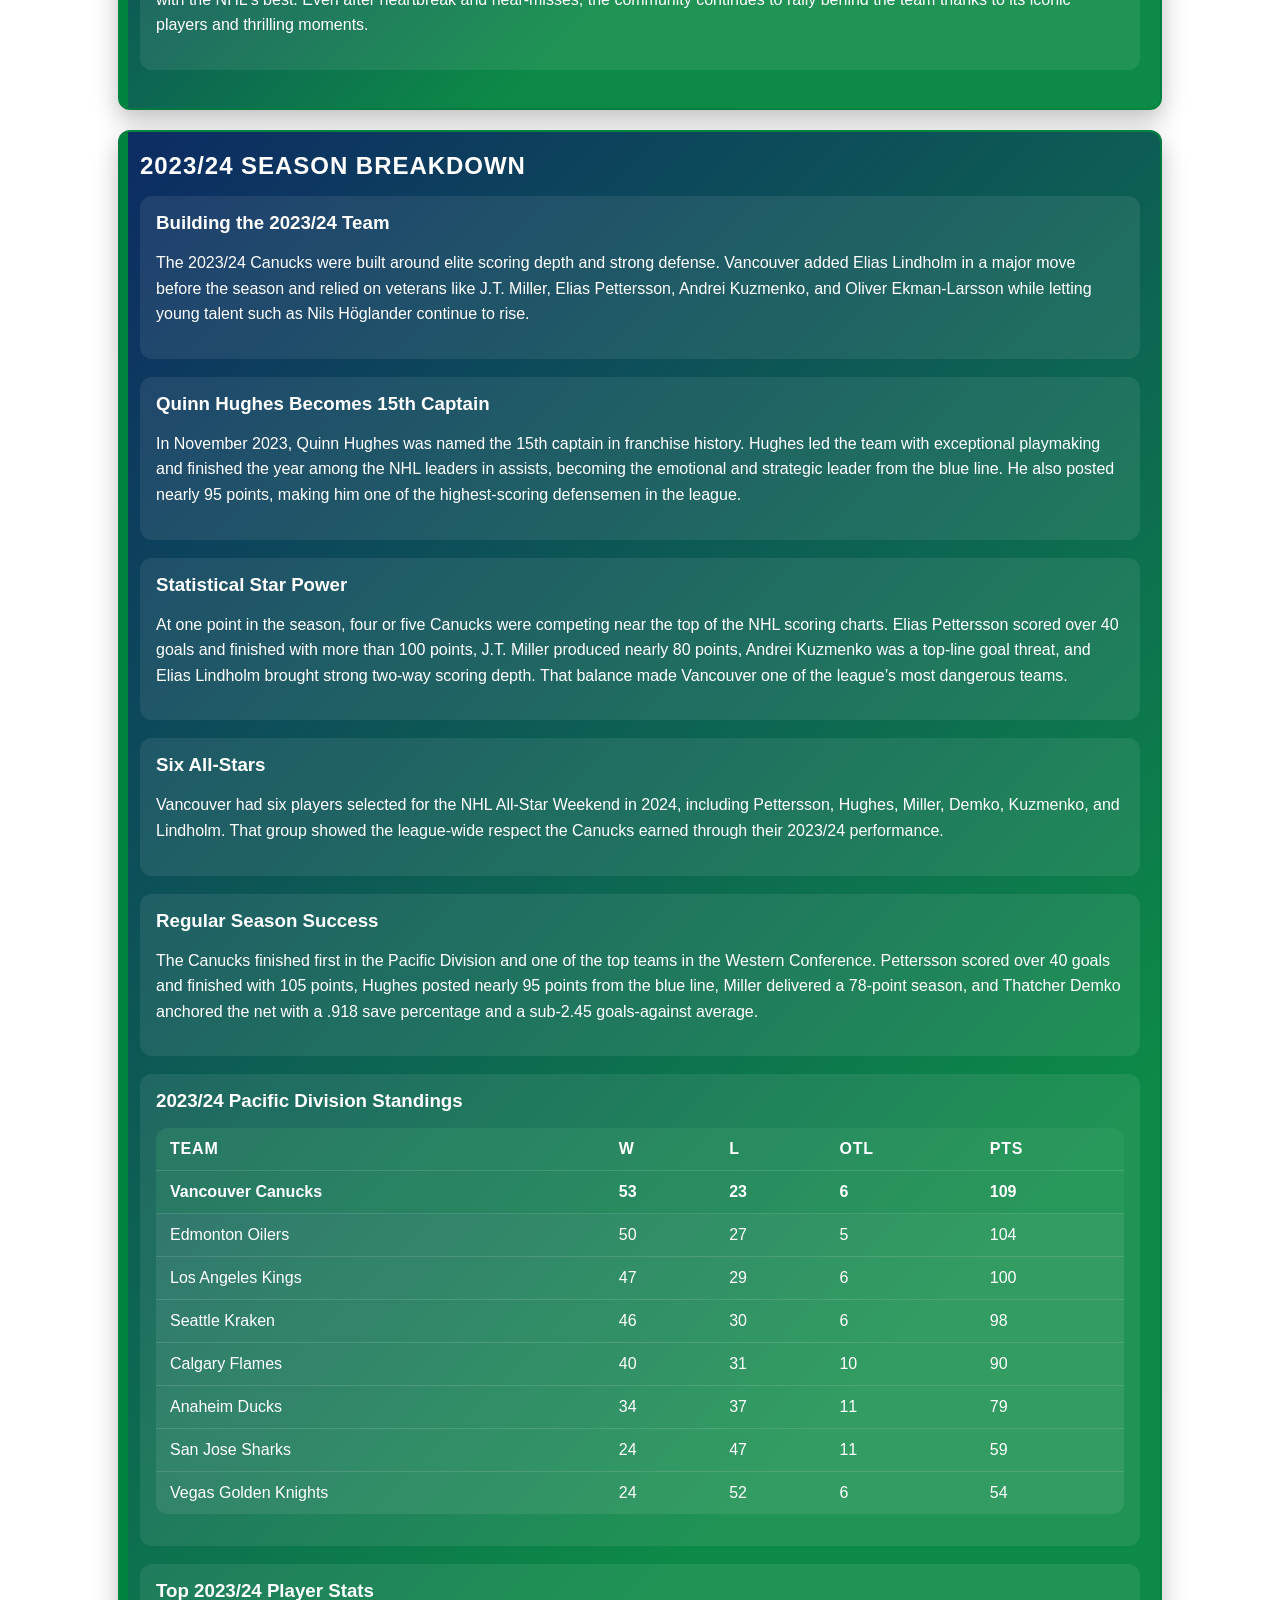
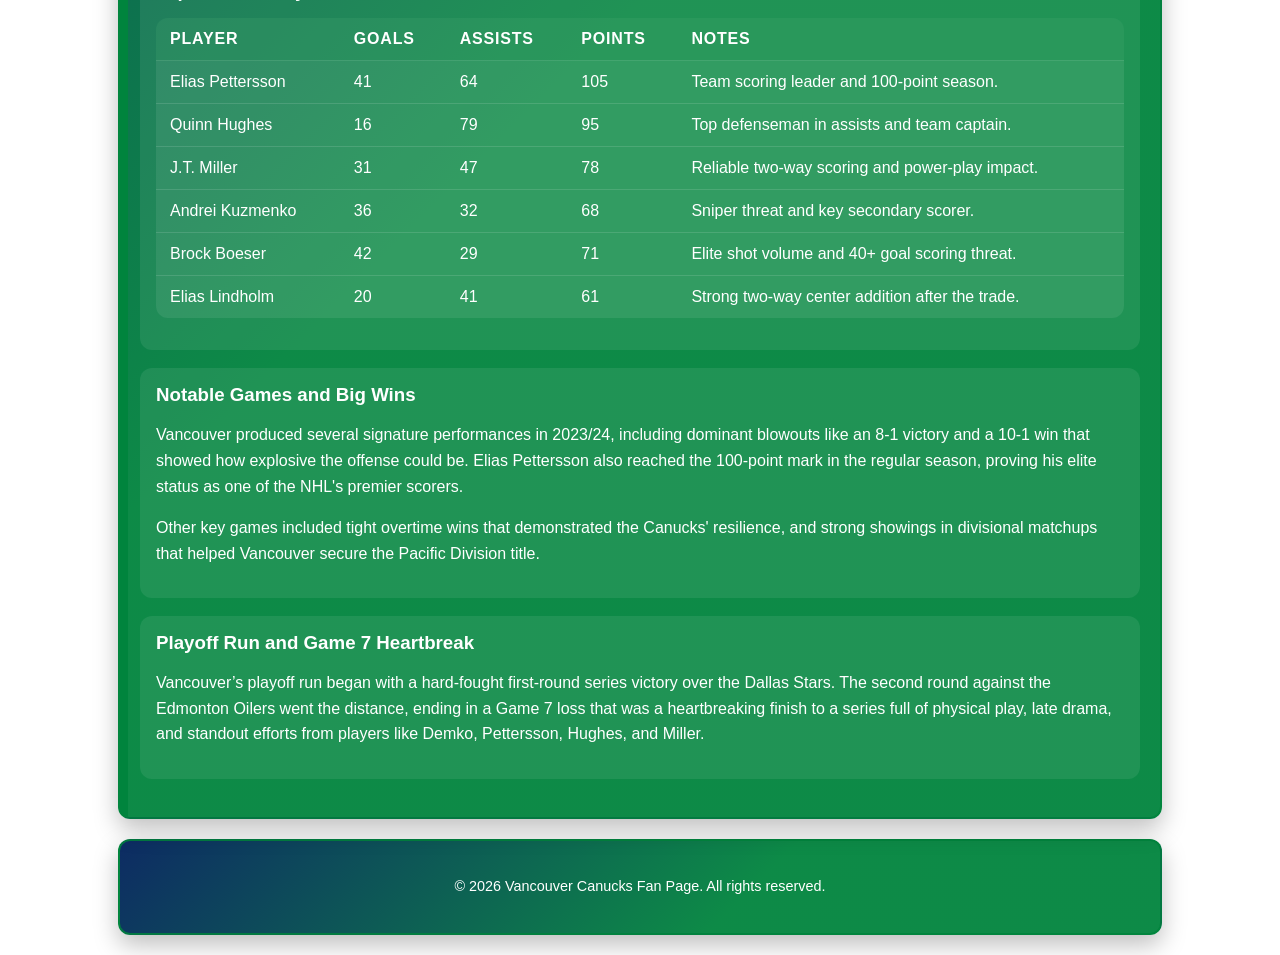
==== commit 2fb09f14: "complete" ====
--- a/index.html
+++ b/index.html
@@ -5,27 +5,46 @@
     <meta name="viewport" content="width=device-width, initial-scale=1.0">
     <title>Vancouver Canucks 2024 Review</title>
     <link rel="stylesheet" href="style.css">
+    <link rel="stylesheet" href="shared.css">
+    <script src="shared.js" defer></script>
 </head>
 <body>
     <header>
         <nav>
             <h1>Vancouver Canucks</h1>
-            <ul>
-                <li><a href="#about">History</a></li>
-                <li><a href="#season">2023/24 Season</a></li>
-                <li><a href="#players">Players</a></li>
-                <li><a href="#roster">Roster</a></li>
-                <li><a href="#player-achievements">Achievements</a></li>
-                <li><a href="#accomplishments">Accomplishments</a></li>
-                <li><a href="#culture">Fan Culture</a></li>
-                <li><a href="#why">Why They Matter</a></li>
-                <li><a href="#moments">Memorable Moments</a></li>
-                <li><a href="./option2/index.html">Theme 2</a></li>
-            </ul>
+            <button class="nav-toggle" aria-label="Toggle navigation" aria-expanded="false">
+                <span></span>
+                <span></span>
+                <span></span>
+            </button>
+            <div class="nav-links">
+                <ul class="primary">
+                    <li><a href="#about">History</a></li>
+                    <li><a href="#season">2023/24 Season</a></li>
+                    <li><a href="#players">Players</a></li>
+                    <li><a href="#roster">Roster</a></li>
+                    <li><a href="#player-achievements">Achievements</a></li>
+                    <li><a href="#accomplishments">Accomplishments</a></li>
+                </ul>
+                <ul class="secondary">
+                    <li><a href="#culture">Fan Culture</a></li>
+                    <li><a href="#why">Why They Matter</a></li>
+                    <li><a href="#moments">Memorable Moments</a></li>
+                    <li><a href="option2/logo-history.html">Logo History</a></li>
+                    <li><a href="option2/players.html">Player Cards</a></li>
+                    <li><a href="option2/gallery.html">Highlights & Gallery</a></li>
+                    <li><a href="option2/stats.html">Interactive Stats</a></li>
+                    <li><a href="option2/timeline.html">Franchise Timeline</a></li>
+                    <li><a href="option2/quiz.html">Trivia Quiz</a></li>
+                    <li><a href="option2/shop.html">Mock Shop</a></li>
+                    <li><a href="option2/index.html">Theme 2</a></li>
+                </ul>
+            </div>
         </nav>
     </header>
 
-    <section id="hero">
+    <main>
+        <section id="hero">
         <h2>Welcome to Canucks Nation</h2>
         <p>Explore the history of the Vancouver Canucks, their greatest accomplishments, Hall of Fame icons, and the young stars defining the present. This franchise has built a legacy of skill, passion, and Vancouver pride through every blue and green season.</p>
         <p><strong>Motto:</strong> "True North Hockey — relentless together in blue and green."</p>
@@ -320,8 +339,11 @@
         </article>
     </section>
 
+    </main>
+
     <footer>
         <p>&copy; 2026 Vancouver Canucks Fan Page. All rights reserved.</p>
     </footer>
+    <script src="option2/scripts.js" defer></script>
 </body>
 </html>
--- a/style.css
+++ b/style.css
@@ -96,12 +96,31 @@
     text-transform: uppercase;
 }
 
-nav ul {
+.nav-links {
+    display: flex;
+    gap: 18px;
+    align-items: center;
+    flex-wrap: wrap;
+}
+
+.nav-links ul {
     list-style: none;
     padding: 0;
     margin: 0;
     display: flex;
     gap: 12px;
+    flex-wrap: wrap;
+    align-items: center;
+}
+
+nav li {
+    margin: 4px 0;
+}
+
+.nav-links .secondary {
+    border-left: 1px solid rgba(255, 255, 255, 0.08);
+    padding-left: 14px;
+    margin-left: 8px;
 }
 
 nav a {
@@ -120,6 +139,57 @@
     transform: translateY(-1px);
 }
 
+.nav-toggle {
+    display: none;
+    background: transparent;
+    border: none;
+    padding: 8px;
+    cursor: pointer;
+}
+
+.nav-toggle span {
+    display: block;
+    width: 22px;
+    height: 2px;
+    background: #fff;
+    margin: 4px 0;
+    border-radius: 2px;
+}
+
+@media (max-width: 800px) {
+    nav {
+        flex-direction: column;
+        align-items: stretch;
+        gap: 8px;
+    }
+    nav h1 {
+        margin-bottom: 6px;
+    }
+    .nav-links {
+        width: 100%;
+        flex-direction: column;
+        gap: 8px;
+    }
+    .nav-links ul {
+        width: 100%;
+        justify-content: flex-start;
+        gap: 8px;
+        flex-direction: column;
+    }
+    nav a {
+        width: 100%;
+        padding: 10px 12px;
+        border-radius: 8px;
+    }
+
+    .nav-toggle { display: inline-flex; }
+    .nav-links { display: none; }
+    nav.nav-open .nav-links { display: flex; }
+    nav.nav-open .nav-toggle span:nth-child(1) { transform: translateY(6px) rotate(45deg); }
+    nav.nav-open .nav-toggle span:nth-child(2) { opacity: 0; }
+    nav.nav-open .nav-toggle span:nth-child(3) { transform: translateY(-6px) rotate(-45deg); }
+}
+
 #hero {
     text-align: center;
     padding: 80px 20px;
--- a/shared.css
+++ b/shared.css
@@ -0,0 +1,114 @@
+/* Shared navigation styles for both root and option2 pages */
+nav {
+    display: flex;
+    justify-content: space-between;
+    align-items: center;
+    flex-wrap: wrap;
+    gap: 16px;
+    padding: 12px 0;
+    border-bottom: 2px solid rgba(255, 255, 255, 0.18);
+    background: rgba(0, 0, 0, 0.35);
+    padding: 14px 18px;
+    backdrop-filter: blur(6px);
+    border-radius: 10px;
+}
+
+.nav-toggle {
+    display: none;
+    background: transparent;
+    border: none;
+    padding: 8px;
+    cursor: pointer;
+}
+
+.nav-toggle span {
+    display: block;
+    width: 22px;
+    height: 2px;
+    background: #fff;
+    margin: 4px 0;
+    border-radius: 2px;
+}
+
+nav h1 {
+    font-size: 1.5rem;
+    letter-spacing: 1px;
+    text-transform: uppercase;
+}
+
+.nav-links {
+    display: flex;
+    gap: 18px;
+    align-items: center;
+    flex-wrap: wrap;
+}
+
+.nav-links ul {
+    list-style: none;
+    padding: 0;
+    margin: 0;
+    display: flex;
+    gap: 12px;
+    flex-wrap: wrap;
+    align-items: center;
+}
+
+.nav-links .secondary {
+    border-left: 1px solid rgba(255, 255, 255, 0.06);
+    padding-left: 14px;
+    margin-left: 8px;
+}
+
+nav li {
+    margin: 4px 0;
+}
+
+nav a {
+    color: white;
+    text-decoration: none;
+    padding: 10px 16px;
+    border: 1px solid rgba(217, 172, 24, 0.55);
+    border-radius: 999px;
+    transition: background 0.25s ease, transform 0.25s ease, border-color 0.25s ease;
+}
+
+nav a:hover,
+nav a:focus-visible {
+    background: rgba(217, 172, 24, 0.18);
+    border-color: #C8102E;
+    transform: translateY(-1px);
+}
+
+@media (max-width: 800px) {
+    nav {
+        flex-direction: column;
+        align-items: stretch;
+        gap: 8px;
+    }
+    nav h1 {
+        margin-bottom: 6px;
+    }
+    .nav-links {
+        width: 100%;
+        flex-direction: column;
+        gap: 8px;
+    }
+    .nav-links ul {
+        width: 100%;
+        justify-content: flex-start;
+        gap: 8px;
+        flex-direction: column;
+    }
+    nav a {
+        width: 100%;
+        padding: 10px 12px;
+        border-radius: 8px;
+    }
+
+    .nav-toggle { display: inline-flex; }
+    .nav-links { display: none; }
+    nav.nav-open .nav-links { display: flex; }
+    nav.nav-open .nav-toggle span:nth-child(1) { transform: translateY(6px) rotate(45deg); }
+    nav.nav-open .nav-toggle span:nth-child(2) { opacity: 0; }
+    nav.nav-open .nav-toggle span:nth-child(3) { transform: translateY(-6px) rotate(-45deg); }
+}
